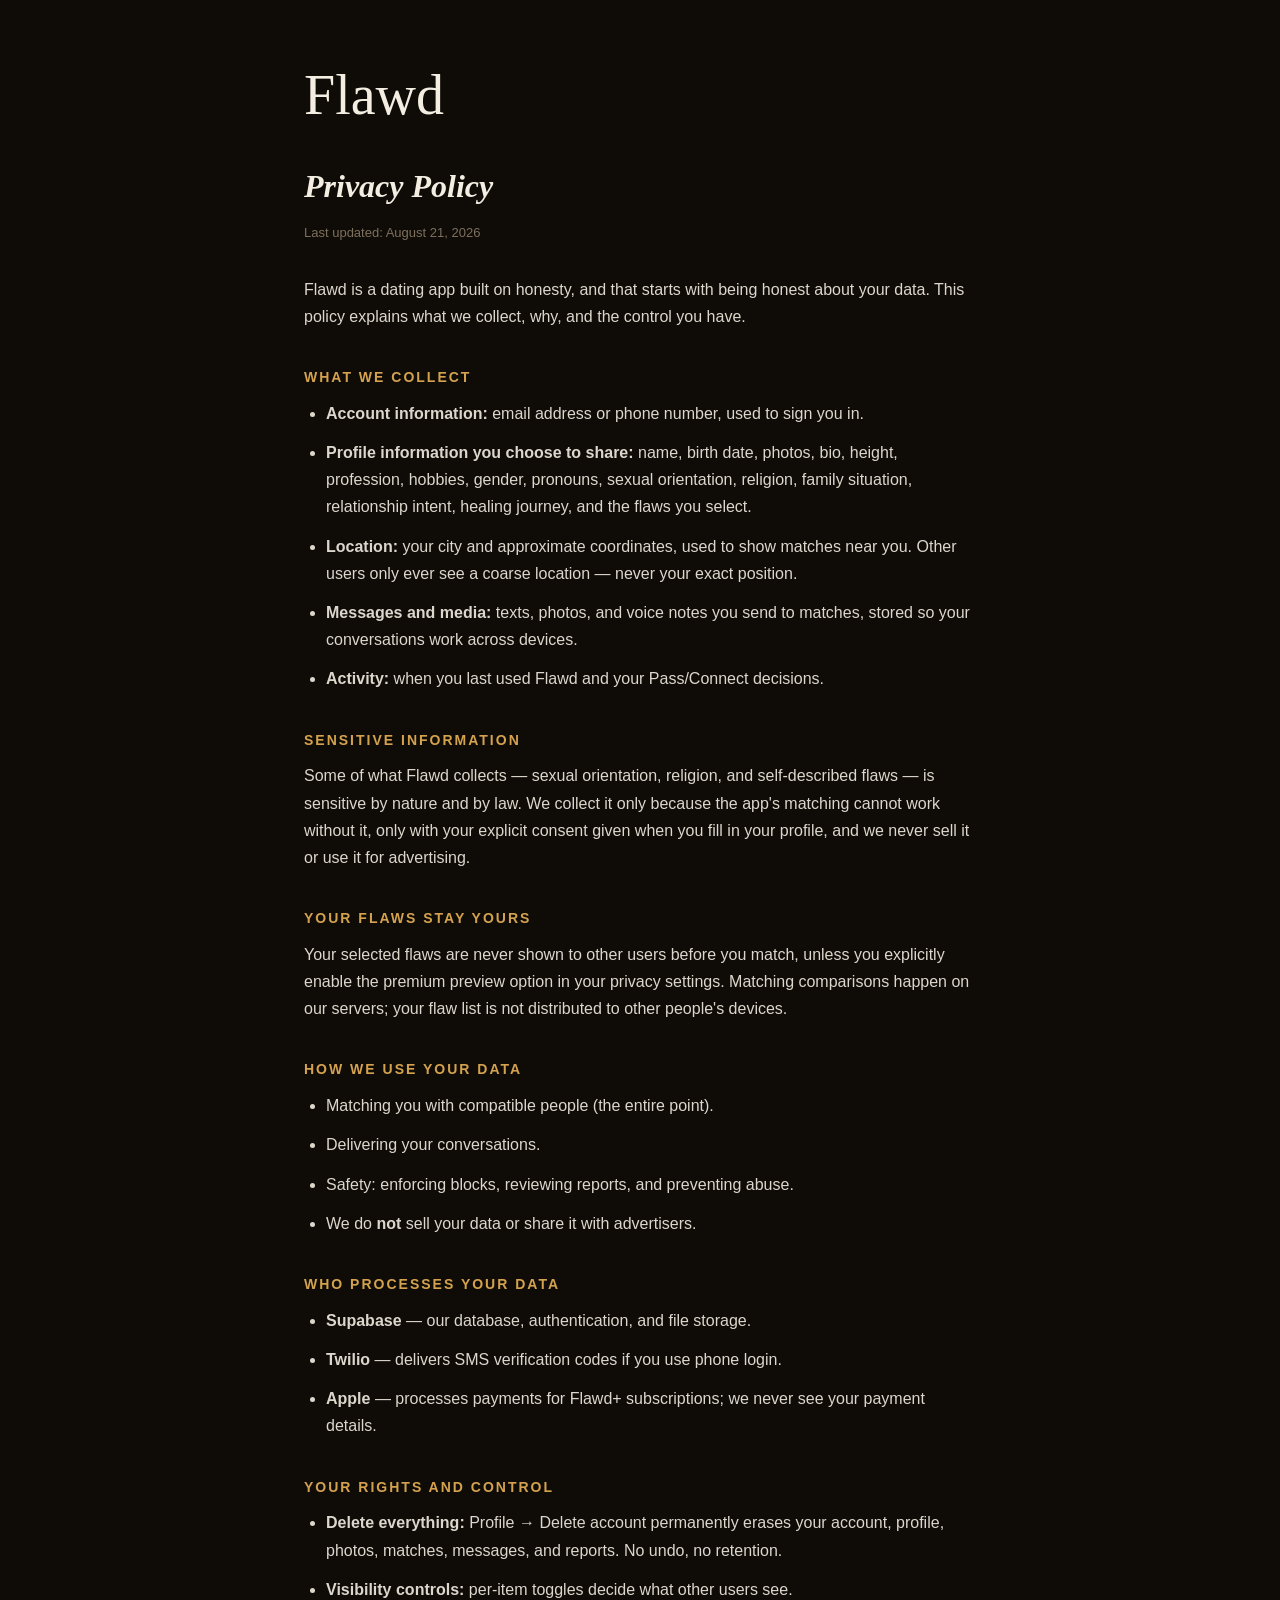
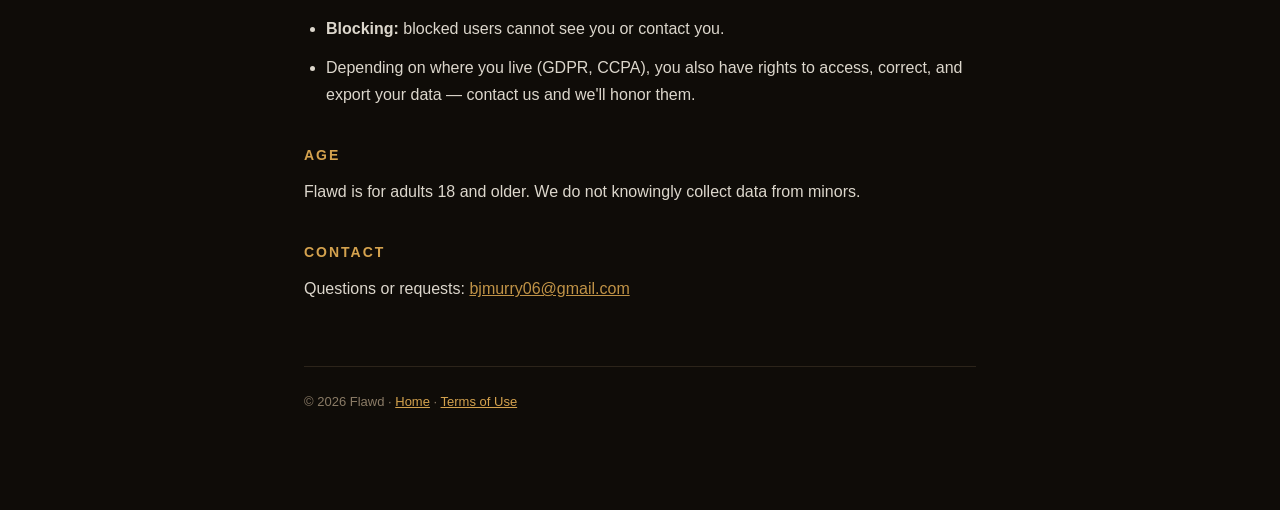
==== privacy.html @ b81c97b8 "Flawd website: privacy policy and terms of use" ====
<!DOCTYPE html>
<html lang="en">
<head>
<meta charset="utf-8">
<meta name="viewport" content="width=device-width, initial-scale=1">
<title>Flawd — Privacy Policy</title>
<link rel="stylesheet" href="style.css">
</head>
<body>
<main>
  <div class="wordmark">Flawd</div>
  <h1>Privacy Policy</h1>
  <p class="updated">Last updated: August 21, 2026</p>

  <p>Flawd is a dating app built on honesty, and that starts with being honest about
     your data. This policy explains what we collect, why, and the control you have.</p>

  <h2>What we collect</h2>
  <ul>
    <li><strong>Account information:</strong> email address or phone number, used to sign you in.</li>
    <li><strong>Profile information you choose to share:</strong> name, birth date, photos,
        bio, height, profession, hobbies, gender, pronouns, sexual orientation, religion,
        family situation, relationship intent, healing journey, and the flaws you select.</li>
    <li><strong>Location:</strong> your city and approximate coordinates, used to show
        matches near you. Other users only ever see a coarse location — never your
        exact position.</li>
    <li><strong>Messages and media:</strong> texts, photos, and voice notes you send to
        matches, stored so your conversations work across devices.</li>
    <li><strong>Activity:</strong> when you last used Flawd and your Pass/Connect decisions.</li>
  </ul>

  <h2>Sensitive information</h2>
  <p>Some of what Flawd collects — sexual orientation, religion, and self-described
     flaws — is sensitive by nature and by law. We collect it only because the app's
     matching cannot work without it, only with your explicit consent given when you
     fill in your profile, and we never sell it or use it for advertising.</p>

  <h2>Your flaws stay yours</h2>
  <p>Your selected flaws are never shown to other users before you match, unless you
     explicitly enable the premium preview option in your privacy settings. Matching
     comparisons happen on our servers; your flaw list is not distributed to other
     people's devices.</p>

  <h2>How we use your data</h2>
  <ul>
    <li>Matching you with compatible people (the entire point).</li>
    <li>Delivering your conversations.</li>
    <li>Safety: enforcing blocks, reviewing reports, and preventing abuse.</li>
    <li>We do <strong>not</strong> sell your data or share it with advertisers.</li>
  </ul>

  <h2>Who processes your data</h2>
  <ul>
    <li><strong>Supabase</strong> — our database, authentication, and file storage.</li>
    <li><strong>Twilio</strong> — delivers SMS verification codes if you use phone login.</li>
    <li><strong>Apple</strong> — processes payments for Flawd+ subscriptions; we never see
        your payment details.</li>
  </ul>

  <h2>Your rights and control</h2>
  <ul>
    <li><strong>Delete everything:</strong> Profile → Delete account permanently erases your
        account, profile, photos, matches, messages, and reports. No undo, no retention.</li>
    <li><strong>Visibility controls:</strong> per-item toggles decide what other users see.</li>
    <li><strong>Blocking:</strong> blocked users cannot see you or contact you.</li>
    <li>Depending on where you live (GDPR, CCPA), you also have rights to access,
        correct, and export your data — contact us and we'll honor them.</li>
  </ul>

  <h2>Age</h2>
  <p>Flawd is for adults 18 and older. We do not knowingly collect data from minors.</p>

  <h2>Contact</h2>
  <p>Questions or requests: <a href="mailto:bjmurry06@gmail.com">bjmurry06@gmail.com</a></p>

  <footer>© 2026 Flawd · <a href="index.html">Home</a> · <a href="terms.html">Terms of Use</a></footer>
</main>
</body>
</html>
---- style.css ----
:root { --canvas:#0f0c08; --surface:#1d1712; --brand:#d4a24e; --ink:#f3ede2; --subtle:#8a7b66; --divider:#2c241a; }
* { box-sizing:border-box; margin:0; padding:0; }
body { background:var(--canvas); color:var(--ink); font:16px/1.7 -apple-system,'Segoe UI',Roboto,sans-serif; }
main { max-width:720px; margin:0 auto; padding:48px 24px 96px; }
.wordmark { font-family:'Snell Roundhand','Brush Script MT',cursive; font-size:56px; color:var(--ink); }
.tagline { font-style:italic; color:var(--subtle); margin-bottom:40px; }
h1 { font-family:Georgia,serif; font-style:italic; font-size:32px; margin:16px 0 8px; }
h2 { color:var(--brand); font-size:14px; letter-spacing:2px; text-transform:uppercase; margin:36px 0 10px; }
p, li { color:var(--ink); opacity:.9; margin-bottom:12px; }
ul { padding-left:22px; }
a { color:var(--brand); }
.updated { color:var(--subtle); font-size:13px; margin-bottom:32px; }
.card { background:var(--surface); border:1px solid var(--divider); border-radius:16px; padding:20px 24px; margin:12px 0; }
nav a { margin-right:20px; font-size:14px; }
footer { color:var(--subtle); font-size:13px; margin-top:64px; border-top:1px solid var(--divider); padding-top:24px; }
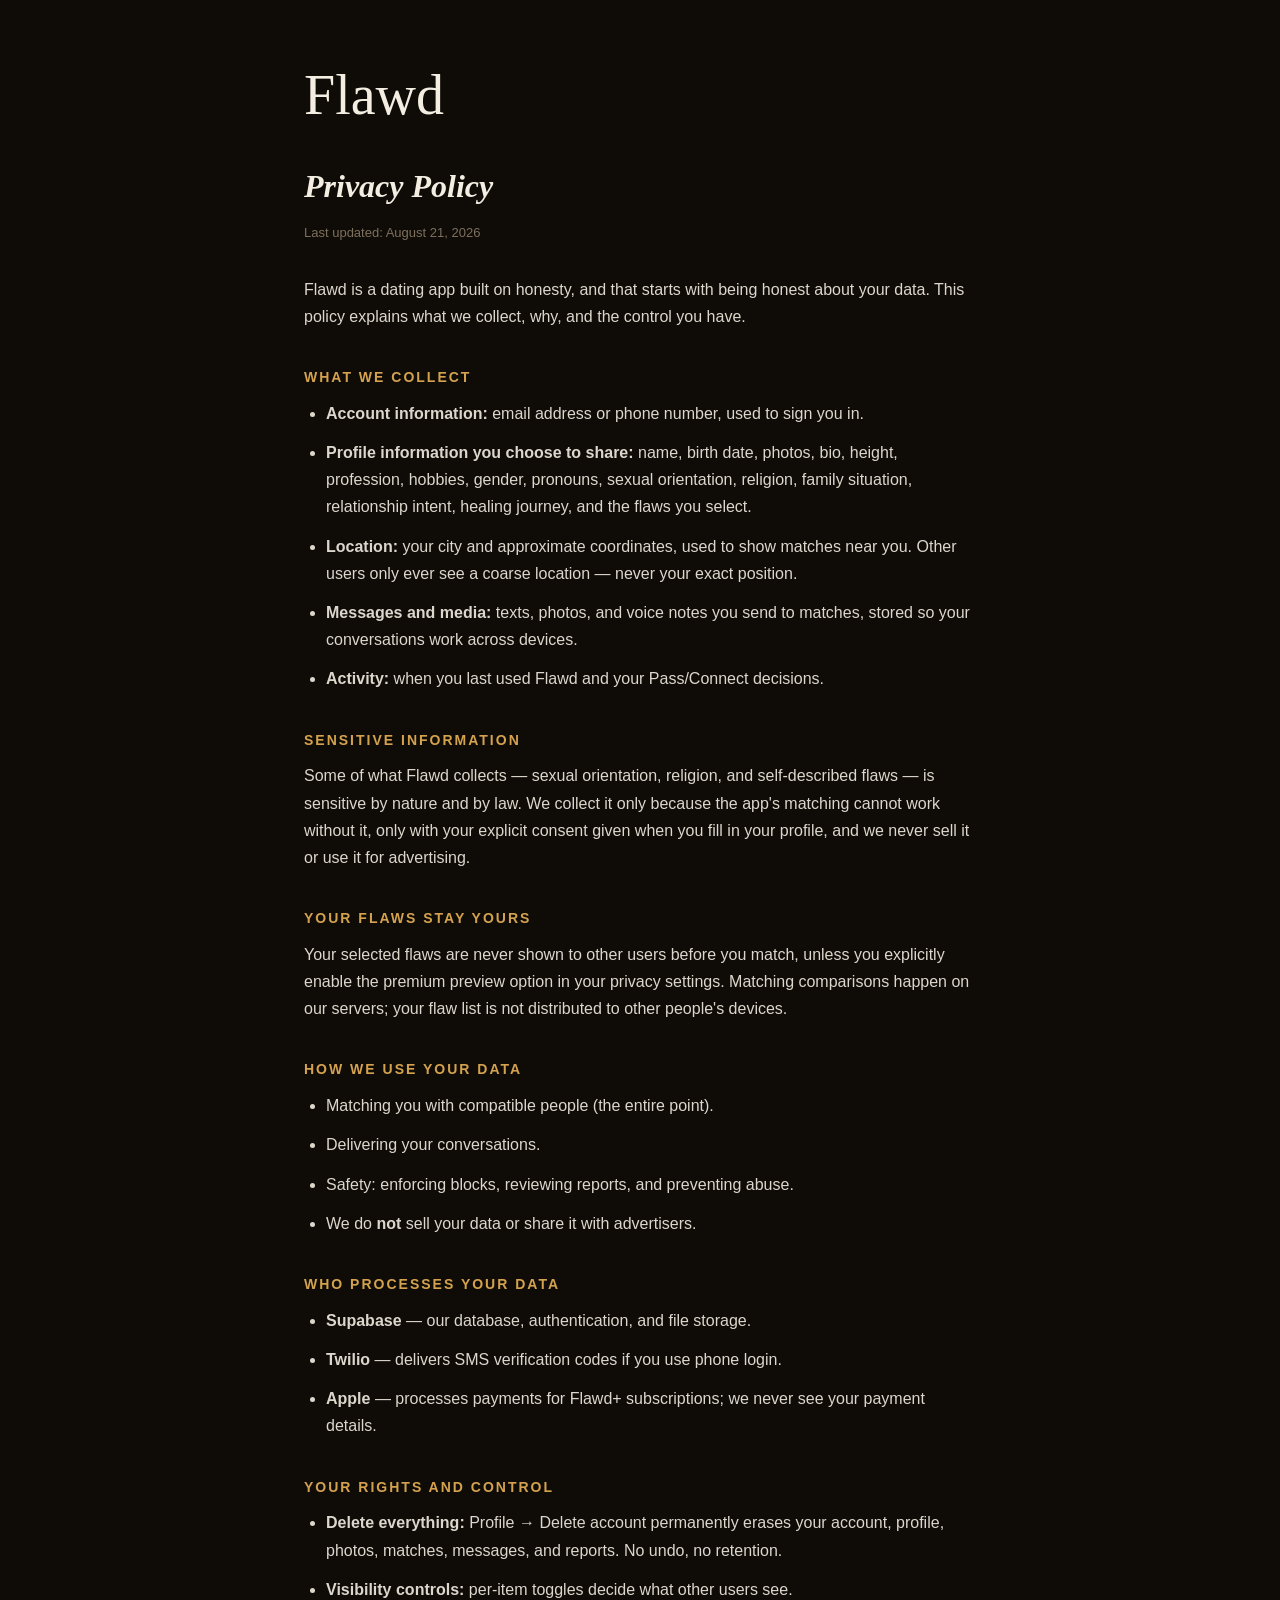
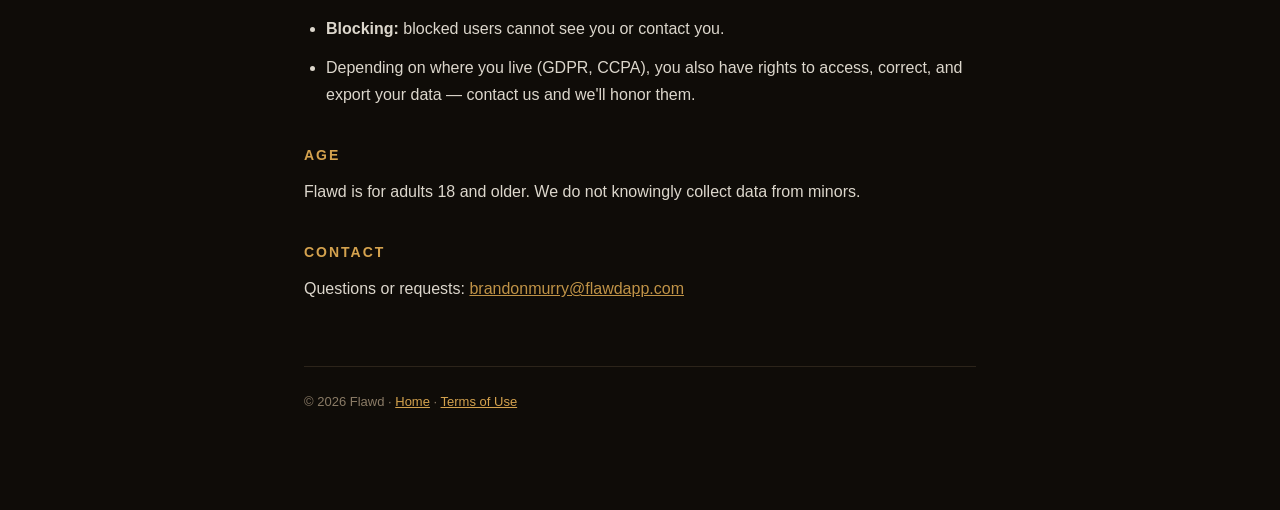
==== commit 06858170: "Update contact email to brandonmurry@flawdapp.com" ====
--- a/privacy.html
+++ b/privacy.html
@@ -71,7 +71,7 @@
   <p>Flawd is for adults 18 and older. We do not knowingly collect data from minors.</p>
 
   <h2>Contact</h2>
-  <p>Questions or requests: <a href="mailto:bjmurry06@gmail.com">bjmurry06@gmail.com</a></p>
+  <p>Questions or requests: <a href="mailto:brandonmurry@flawdapp.com">brandonmurry@flawdapp.com</a></p>
 
   <footer>© 2026 Flawd · <a href="index.html">Home</a> · <a href="terms.html">Terms of Use</a></footer>
 </main>
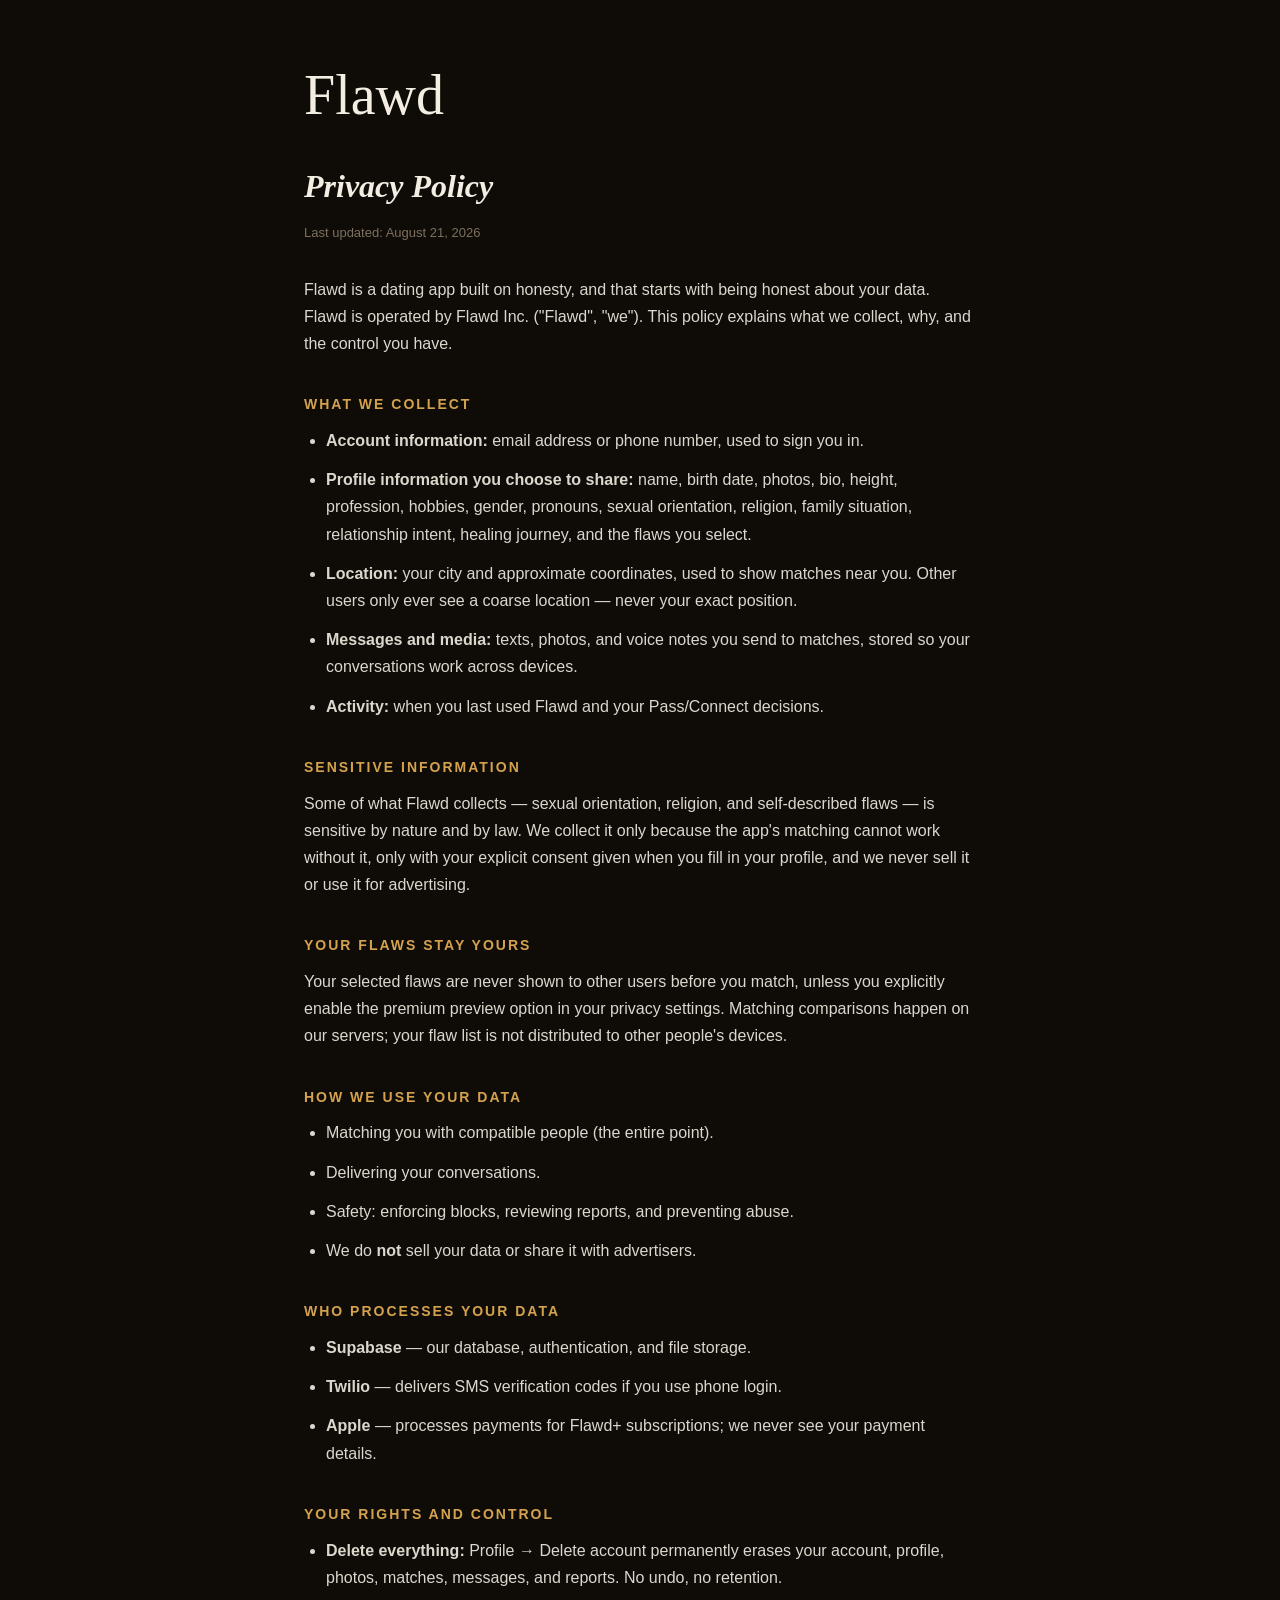
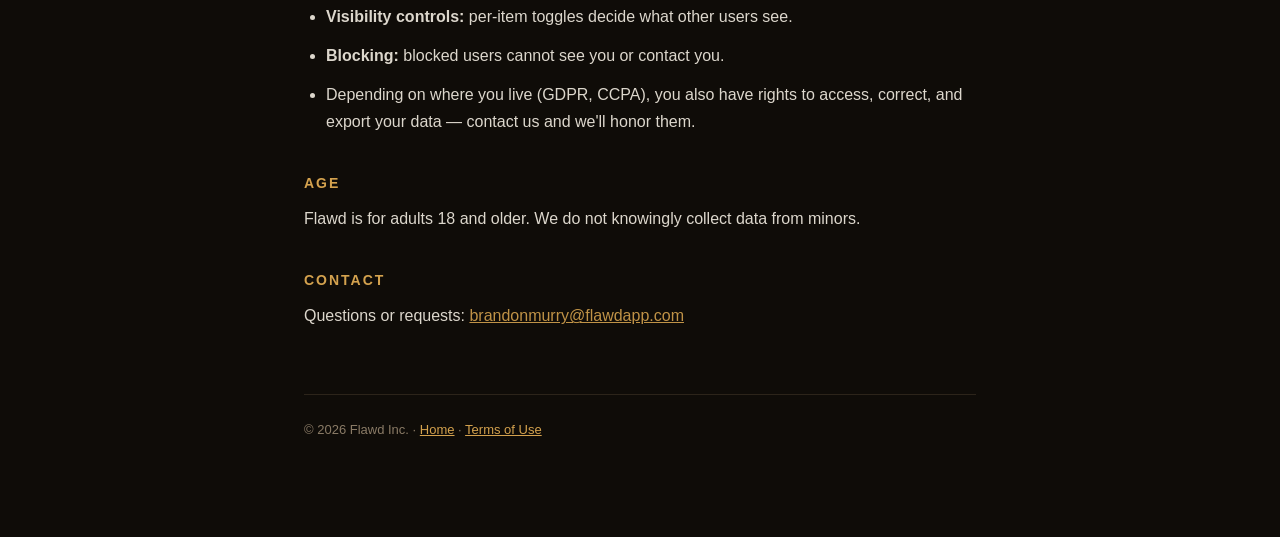
==== commit 00f30571: "Name Flawd Inc. as the operating entity" ====
--- a/privacy.html
+++ b/privacy.html
@@ -13,7 +13,7 @@
   <p class="updated">Last updated: August 21, 2026</p>
 
   <p>Flawd is a dating app built on honesty, and that starts with being honest about
-     your data. This policy explains what we collect, why, and the control you have.</p>
+     your data. Flawd is operated by Flawd Inc. ("Flawd", "we"). This policy explains what we collect, why, and the control you have.</p>
 
   <h2>What we collect</h2>
   <ul>
@@ -73,7 +73,7 @@
   <h2>Contact</h2>
   <p>Questions or requests: <a href="mailto:brandonmurry@flawdapp.com">brandonmurry@flawdapp.com</a></p>
 
-  <footer>© 2026 Flawd · <a href="index.html">Home</a> · <a href="terms.html">Terms of Use</a></footer>
+  <footer>© 2026 Flawd Inc. · <a href="index.html">Home</a> · <a href="terms.html">Terms of Use</a></footer>
 </main>
 </body>
 </html>
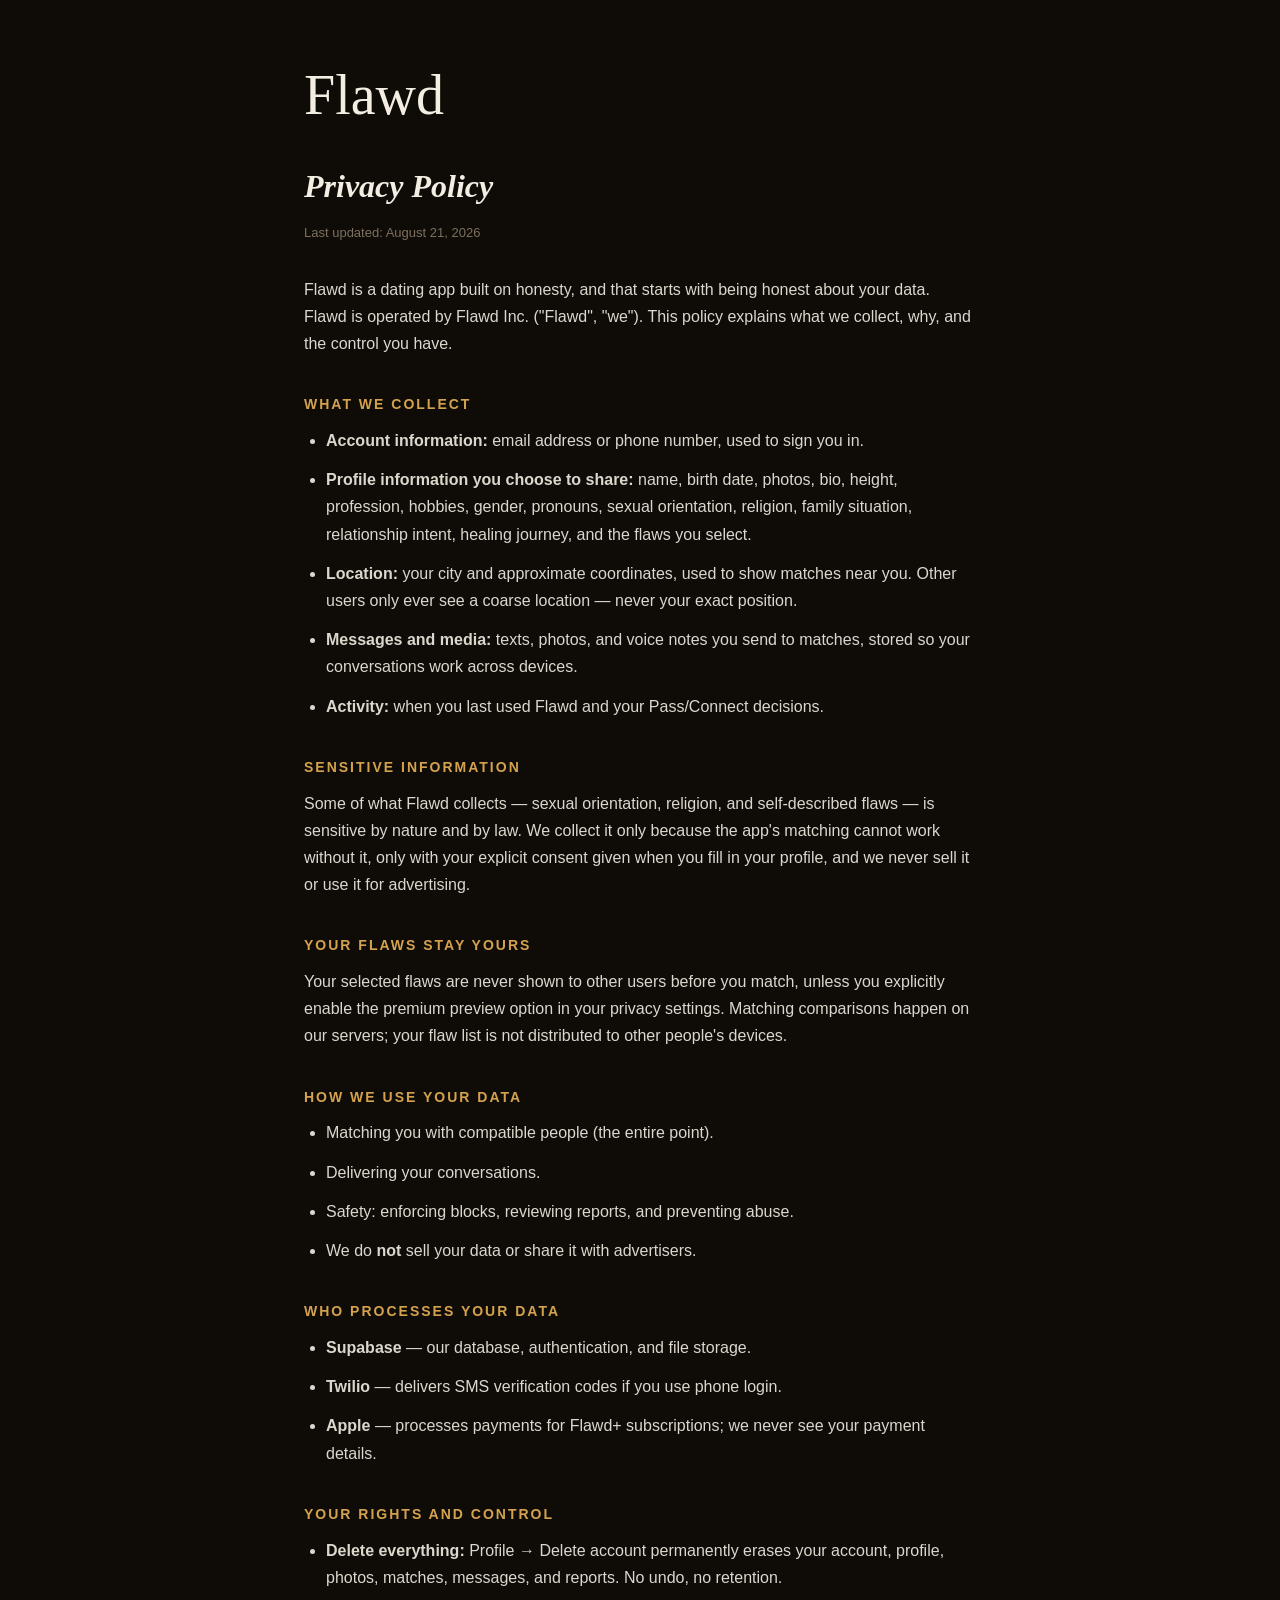
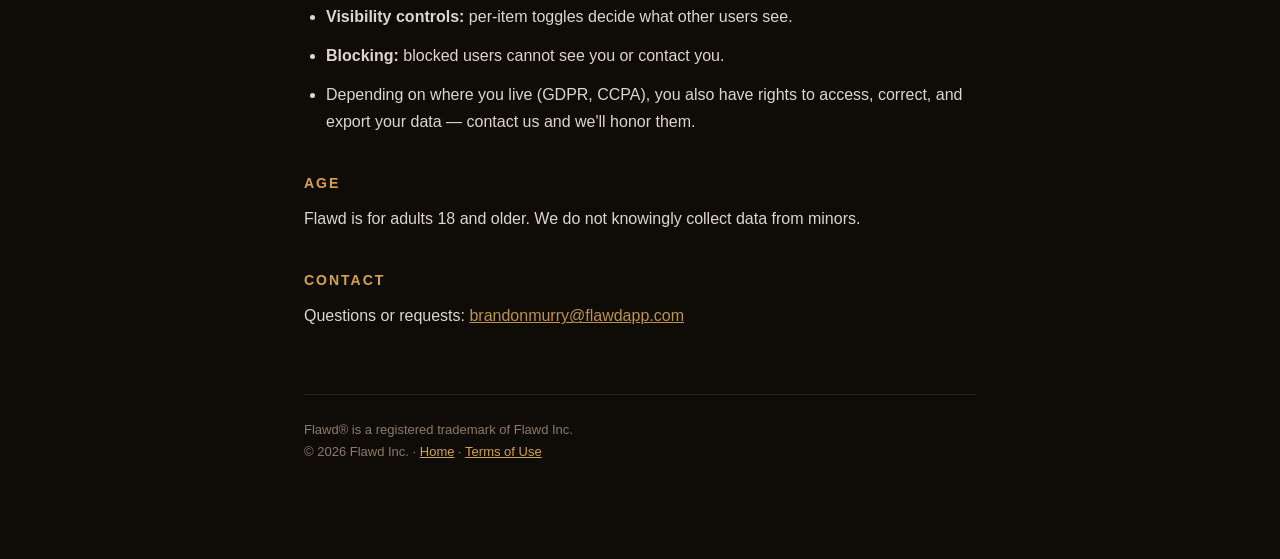
==== commit 499a4914: "Fix footer and add Flawd trademark notice" ====
--- a/privacy.html
+++ b/privacy.html
@@ -73,7 +73,7 @@
   <h2>Contact</h2>
   <p>Questions or requests: <a href="mailto:brandonmurry@flawdapp.com">brandonmurry@flawdapp.com</a></p>
 
-  <footer>© 2026 Flawd Inc. · <a href="index.html">Home</a> · <a href="terms.html">Terms of Use</a></footer>
+  <footer>Flawd® is a registered trademark of Flawd Inc.<br>© 2026 Flawd Inc. · <a href="index.html">Home</a> · <a href="terms.html">Terms of Use</a></footer>
 </main>
 </body>
 </html>
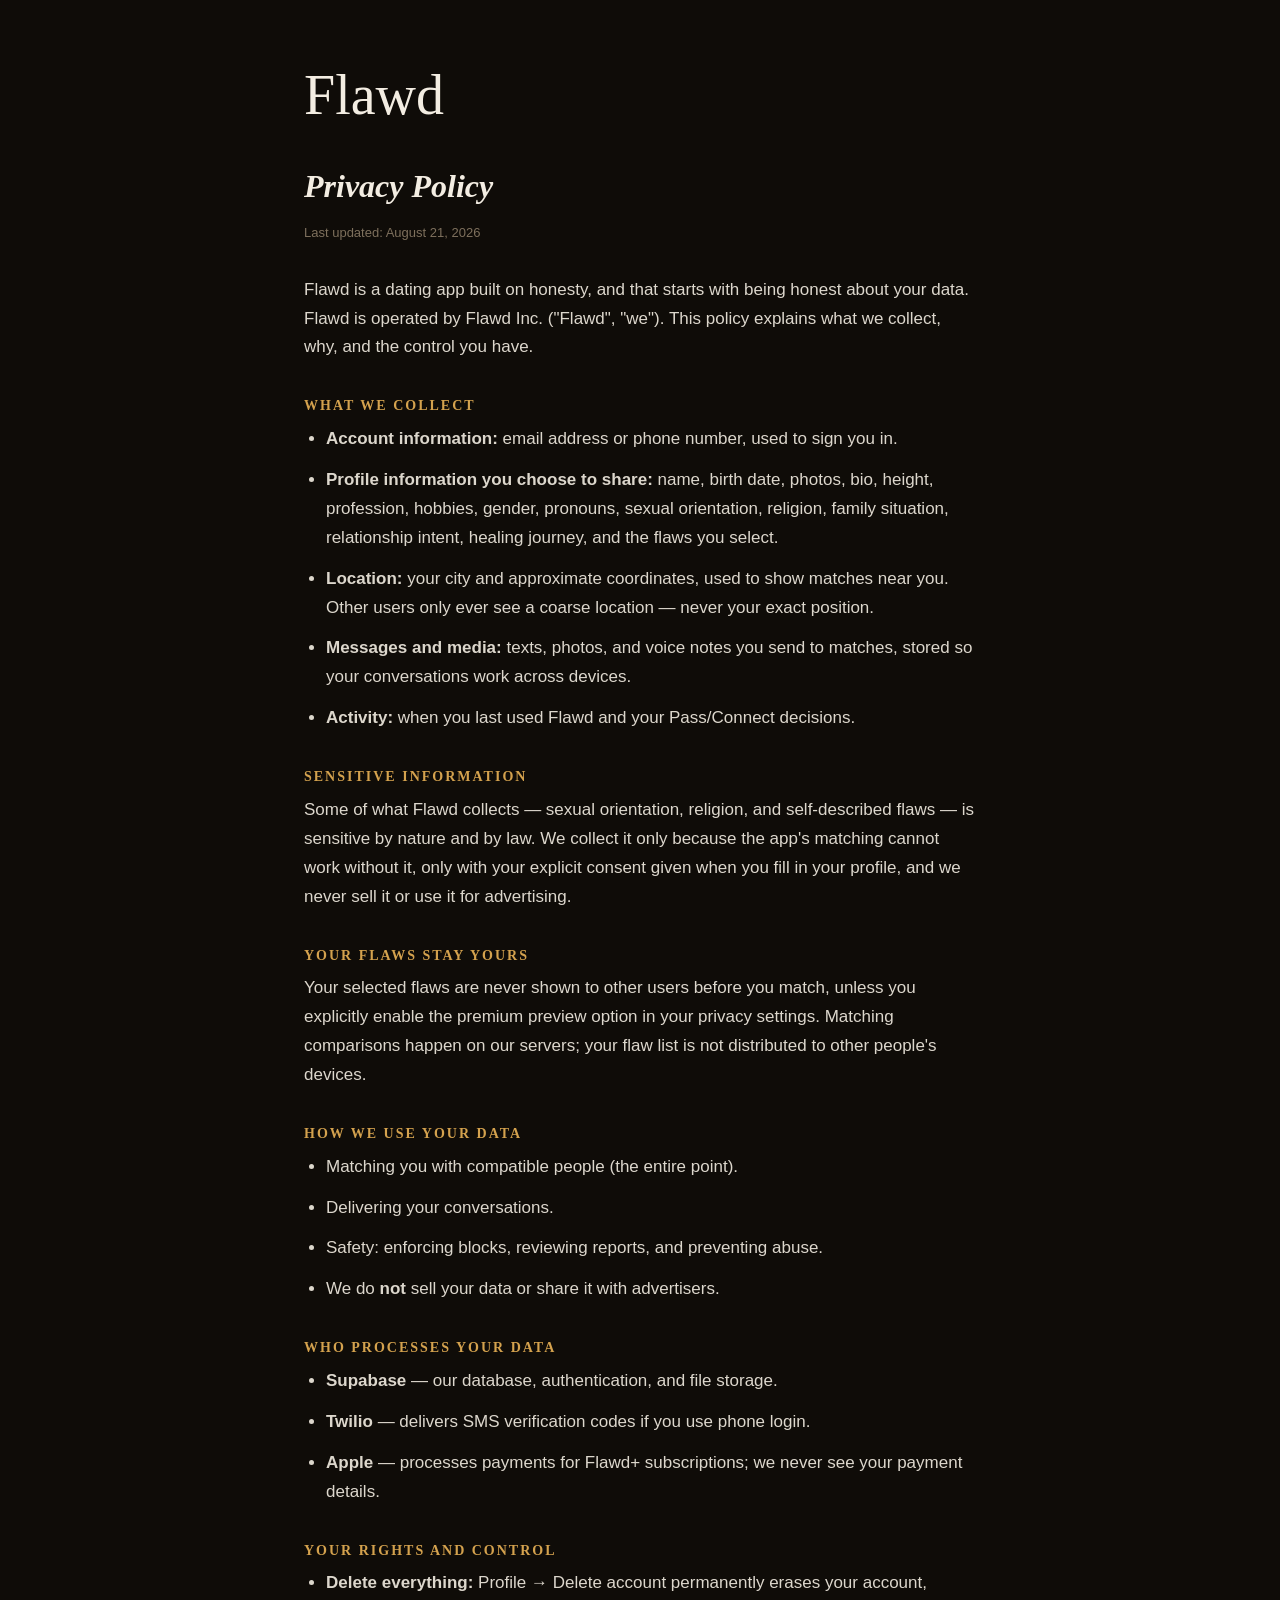
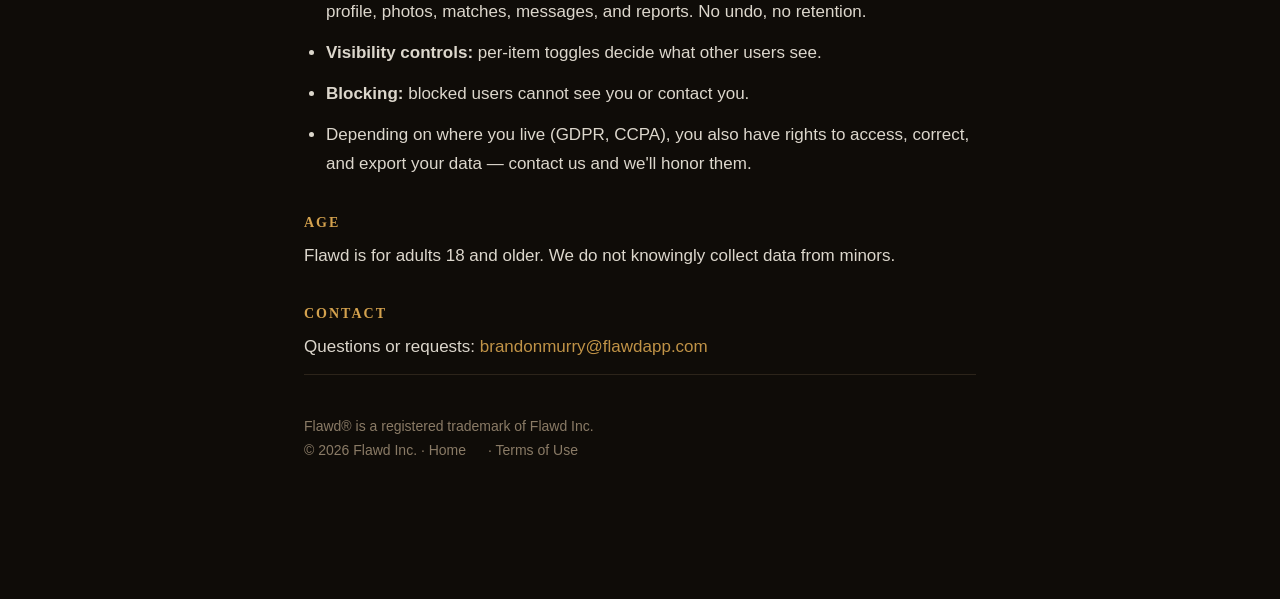
==== commit cff0eac9: "Full marketing landing page + custom domain (flawdapp.com)" ====
--- a/privacy.html
+++ b/privacy.html
@@ -7,7 +7,7 @@
 <link rel="stylesheet" href="style.css">
 </head>
 <body>
-<main>
+<main class="legal">
   <div class="wordmark">Flawd</div>
   <h1>Privacy Policy</h1>
   <p class="updated">Last updated: August 21, 2026</p>
--- a/style.css
+++ b/style.css
@@ -1,15 +1,119 @@
-:root { --canvas:#0f0c08; --surface:#1d1712; --brand:#d4a24e; --ink:#f3ede2; --subtle:#8a7b66; --divider:#2c241a; }
+:root {
+  --canvas:#0f0c08; --surface:#1d1712; --brand:#d4a24e; --gold:#c97d54;
+  --ink:#f3ede2; --subtle:#8a7b66; --divider:#2c241a;
+  --rose:#fb7185; --amber:#fbbf24; --teal:#2dd4bf;
+}
 * { box-sizing:border-box; margin:0; padding:0; }
-body { background:var(--canvas); color:var(--ink); font:16px/1.7 -apple-system,'Segoe UI',Roboto,sans-serif; }
-main { max-width:720px; margin:0 auto; padding:48px 24px 96px; }
-.wordmark { font-family:'Snell Roundhand','Brush Script MT',cursive; font-size:56px; color:var(--ink); }
-.tagline { font-style:italic; color:var(--subtle); margin-bottom:40px; }
-h1 { font-family:Georgia,serif; font-style:italic; font-size:32px; margin:16px 0 8px; }
-h2 { color:var(--brand); font-size:14px; letter-spacing:2px; text-transform:uppercase; margin:36px 0 10px; }
-p, li { color:var(--ink); opacity:.9; margin-bottom:12px; }
-ul { padding-left:22px; }
-a { color:var(--brand); }
-.updated { color:var(--subtle); font-size:13px; margin-bottom:32px; }
-.card { background:var(--surface); border:1px solid var(--divider); border-radius:16px; padding:20px 24px; margin:12px 0; }
-nav a { margin-right:20px; font-size:14px; }
-footer { color:var(--subtle); font-size:13px; margin-top:64px; border-top:1px solid var(--divider); padding-top:24px; }
+html { scroll-behavior:smooth; }
+body {
+  background:var(--canvas); color:var(--ink);
+  font:17px/1.7 -apple-system,'Segoe UI',Roboto,sans-serif;
+  overflow-x:hidden;
+}
+a { color:var(--brand); text-decoration:none; }
+.wrap { max-width:1080px; margin:0 auto; padding:0 24px; }
+.script { font-family:'Snell Roundhand','Brush Script MT',cursive; }
+.serif { font-family:Georgia,'Times New Roman',serif; font-style:italic; }
+
+/* Nav */
+nav {
+  position:sticky; top:0; z-index:20;
+  background:rgba(15,12,8,0.8); backdrop-filter:blur(12px);
+  border-bottom:1px solid var(--divider);
+}
+nav .wrap { display:flex; align-items:center; justify-content:space-between; height:64px; }
+nav .brand { font-family:'Snell Roundhand','Brush Script MT',cursive; font-size:30px; color:var(--ink); }
+nav .links a { margin-left:28px; font-size:14px; color:var(--subtle); }
+nav .links a:hover { color:var(--ink); }
+@media (max-width:640px){ nav .links a{ margin-left:16px; font-size:13px; } }
+
+/* Hero */
+.hero { position:relative; text-align:center; padding:96px 0 80px; }
+.hero::before {
+  content:""; position:absolute; inset:0; z-index:-1;
+  background:radial-gradient(circle at 50% 30%, rgba(212,162,78,0.18), transparent 60%);
+}
+.hero h1 { font-size:80px; color:var(--ink); line-height:1; margin-bottom:8px; }
+.hero .tag { font-size:22px; color:var(--subtle); margin-bottom:16px; }
+.hero p.lead { max-width:560px; margin:0 auto 36px; color:var(--ink); opacity:0.85; }
+@media (max-width:640px){ .hero h1{ font-size:56px; } .hero .tag{ font-size:18px; } }
+
+/* Seam divider */
+.seam { height:2px; max-width:200px; margin:0 auto;
+  background:linear-gradient(90deg, transparent, var(--brand), transparent); }
+
+/* Buttons */
+.btn {
+  display:inline-block; font-size:15px; font-weight:500;
+  padding:15px 28px; border-radius:16px; cursor:pointer; border:none;
+}
+.btn-primary { background:var(--brand); color:#211605; }
+.btn-primary:hover { filter:brightness(1.08); }
+.btn-ghost { border:1px solid var(--divider); color:var(--ink); background:transparent; }
+.badges { margin-top:14px; }
+.badge {
+  display:inline-flex; align-items:center; gap:8px;
+  background:var(--surface); border:1px solid var(--divider); border-radius:14px;
+  padding:12px 20px; color:var(--ink); font-size:14px; opacity:0.55; cursor:default;
+}
+.soon { font-size:11px; color:var(--subtle); margin-top:8px; }
+
+/* Sections */
+section { padding:72px 0; }
+.eyebrow { color:var(--brand); font-size:12px; letter-spacing:3px; text-transform:uppercase; margin-bottom:12px; }
+h2 { font-family:Georgia,serif; font-style:italic; font-size:38px; color:var(--ink); margin-bottom:16px; line-height:1.2; }
+.muted { color:var(--subtle); max-width:640px; }
+
+/* Steps */
+.steps { display:grid; grid-template-columns:repeat(3,1fr); gap:20px; margin-top:36px; }
+@media (max-width:760px){ .steps{ grid-template-columns:1fr; } }
+.card { background:var(--surface); border:1px solid var(--divider); border-radius:20px; padding:28px; }
+.card .n { font-family:Georgia,serif; font-style:italic; font-size:22px; color:var(--brand); margin-bottom:10px; }
+.card h3 { font-size:18px; margin-bottom:8px; color:var(--ink); }
+.card p { font-size:15px; color:var(--subtle); }
+
+/* Resonance row */
+.res { display:grid; grid-template-columns:repeat(3,1fr); gap:16px; margin-top:32px; }
+@media (max-width:760px){ .res{ grid-template-columns:1fr; } }
+.res .chip { border-radius:16px; padding:22px; border:1px solid rgba(255,255,255,0.06); }
+.res .m { background:rgba(76,5,25,0.4); }
+.res .c { background:rgba(69,26,3,0.4); }
+.res .g { background:rgba(4,47,46,0.4); }
+.res .chip .t { font-weight:600; margin-bottom:6px; }
+.res .m .t { color:var(--rose); }
+.res .c .t { color:var(--amber); }
+.res .g .t { color:var(--teal); }
+.res .chip p { font-size:14px; color:var(--subtle); }
+
+/* Premium */
+.premium { background:linear-gradient(180deg, var(--surface), var(--canvas)); border:1px solid var(--divider); border-radius:24px; padding:44px; text-align:center; }
+.premium h2 { color:var(--brand); }
+.perks { display:flex; flex-wrap:wrap; justify-content:center; gap:12px; margin-top:24px; }
+.perk { background:var(--canvas); border:1px solid var(--divider); border-radius:14px; padding:12px 18px; font-size:14px; color:var(--ink); }
+
+/* Waitlist */
+.waitlist { text-align:center; }
+.wl-form { display:flex; gap:10px; max-width:440px; margin:24px auto 0; }
+@media (max-width:520px){ .wl-form{ flex-direction:column; } }
+.wl-form input {
+  flex:1; background:var(--surface); border:1px solid var(--divider); border-radius:16px;
+  padding:15px 18px; color:var(--ink); font-size:15px; outline:none;
+}
+.wl-form input:focus { border-color:var(--brand); }
+.wl-note { font-size:13px; color:var(--subtle); margin-top:12px; }
+
+/* Footer */
+footer { border-top:1px solid var(--divider); padding:40px 0; color:var(--subtle); font-size:14px; }
+footer .wrap { display:flex; flex-wrap:wrap; justify-content:space-between; gap:16px; }
+footer a { color:var(--subtle); margin-right:18px; }
+footer a:hover { color:var(--ink); }
+
+/* Legal pages */
+.legal { max-width:720px; margin:0 auto; padding:48px 24px 96px; }
+.legal .wordmark { font-family:'Snell Roundhand','Brush Script MT',cursive; font-size:56px; }
+.legal h1 { font-family:Georgia,serif; font-style:italic; font-size:32px; margin:16px 0 8px; }
+.legal h2 { color:var(--brand); font-size:14px; letter-spacing:2px; text-transform:uppercase; margin:36px 0 10px; font-style:normal; }
+.legal p, .legal li { color:var(--ink); opacity:.9; margin-bottom:12px; }
+.legal ul { padding-left:22px; }
+.legal .updated { color:var(--subtle); font-size:13px; margin-bottom:32px; }
+.legal .card { padding:20px 24px; margin:12px 0; }
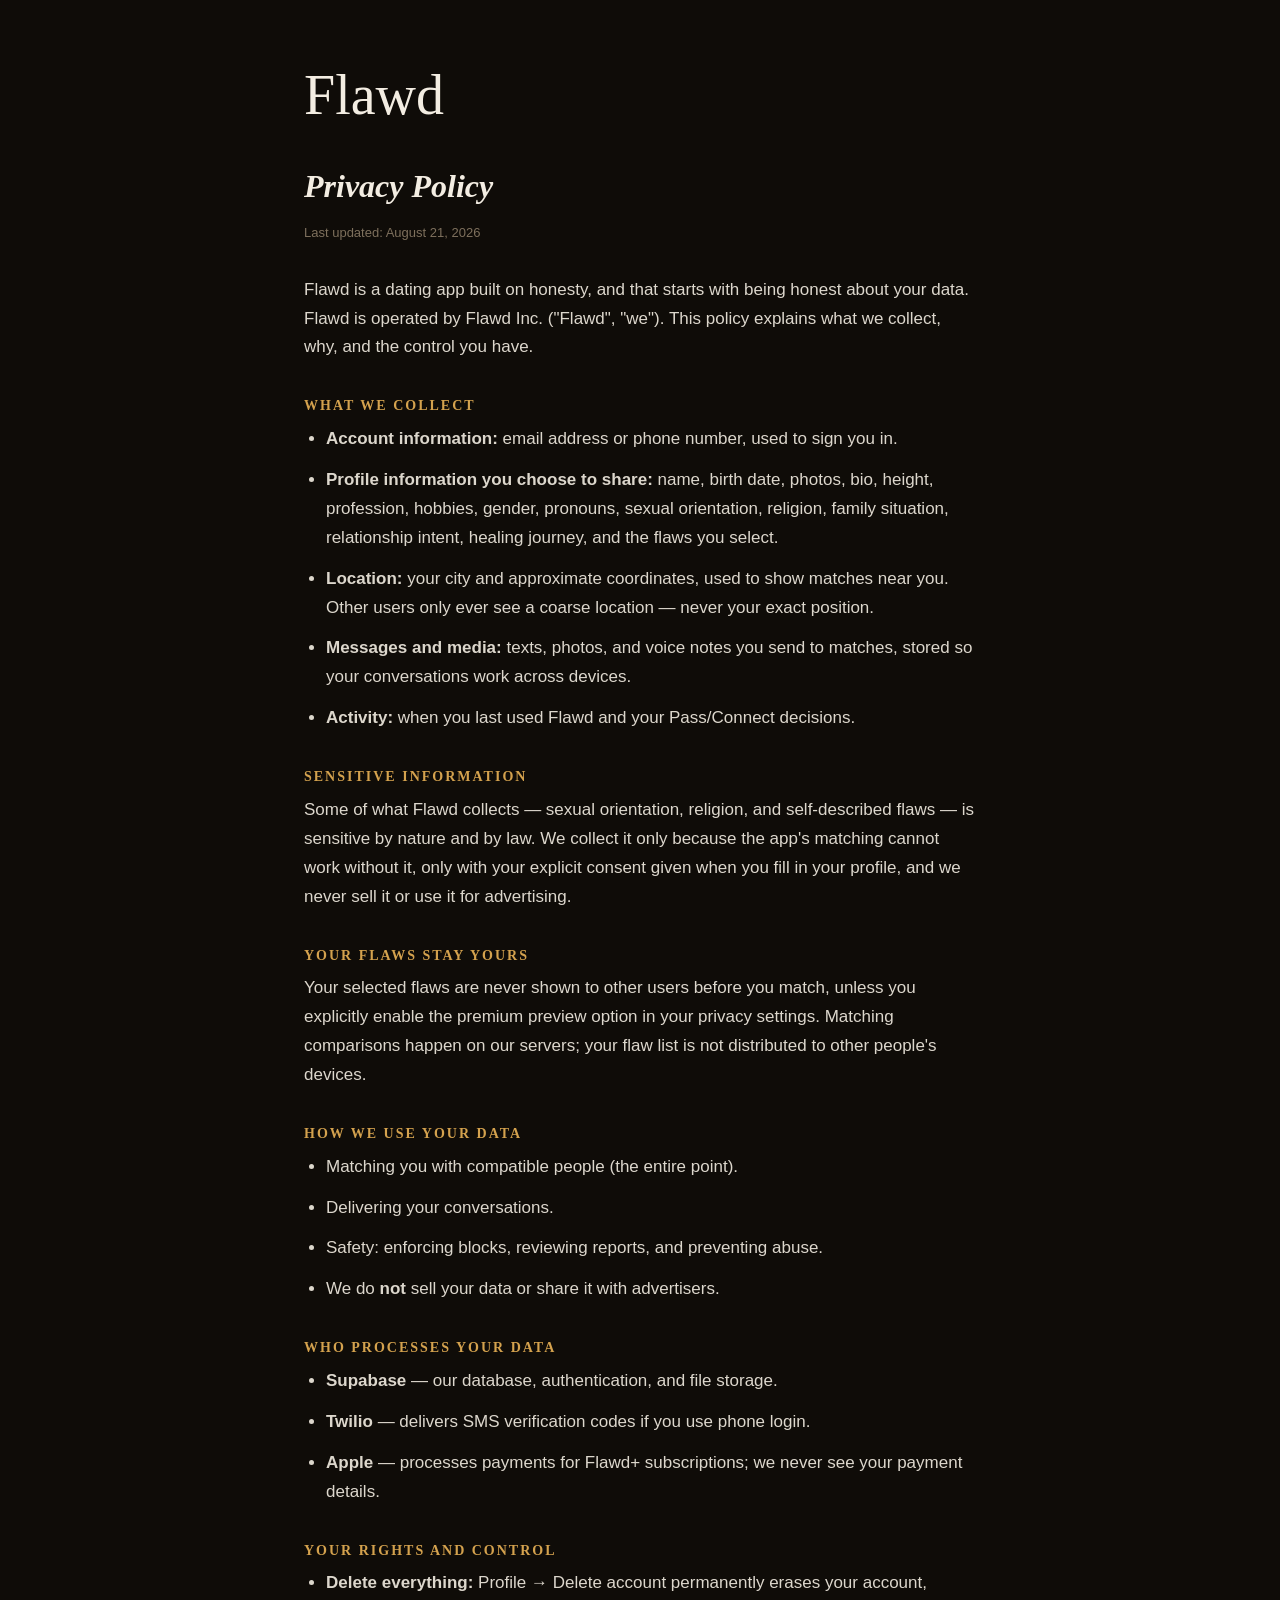
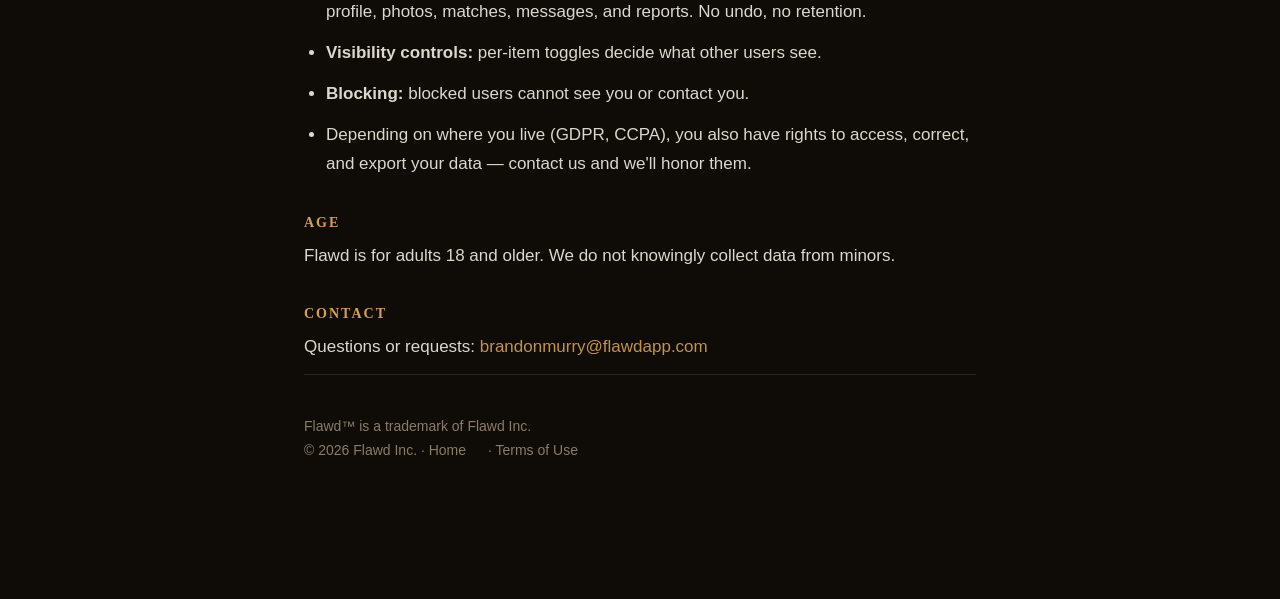
==== commit bff6af78: "Trademark to TM, canonical URLs at flawdapp.com" ====
--- a/privacy.html
+++ b/privacy.html
@@ -73,7 +73,7 @@
   <h2>Contact</h2>
   <p>Questions or requests: <a href="mailto:brandonmurry@flawdapp.com">brandonmurry@flawdapp.com</a></p>
 
-  <footer>Flawd® is a registered trademark of Flawd Inc.<br>© 2026 Flawd Inc. · <a href="index.html">Home</a> · <a href="terms.html">Terms of Use</a></footer>
+  <footer>Flawd™ is a trademark of Flawd Inc.<br>© 2026 Flawd Inc. · <a href="index.html">Home</a> · <a href="terms.html">Terms of Use</a></footer>
 </main>
 </body>
 </html>
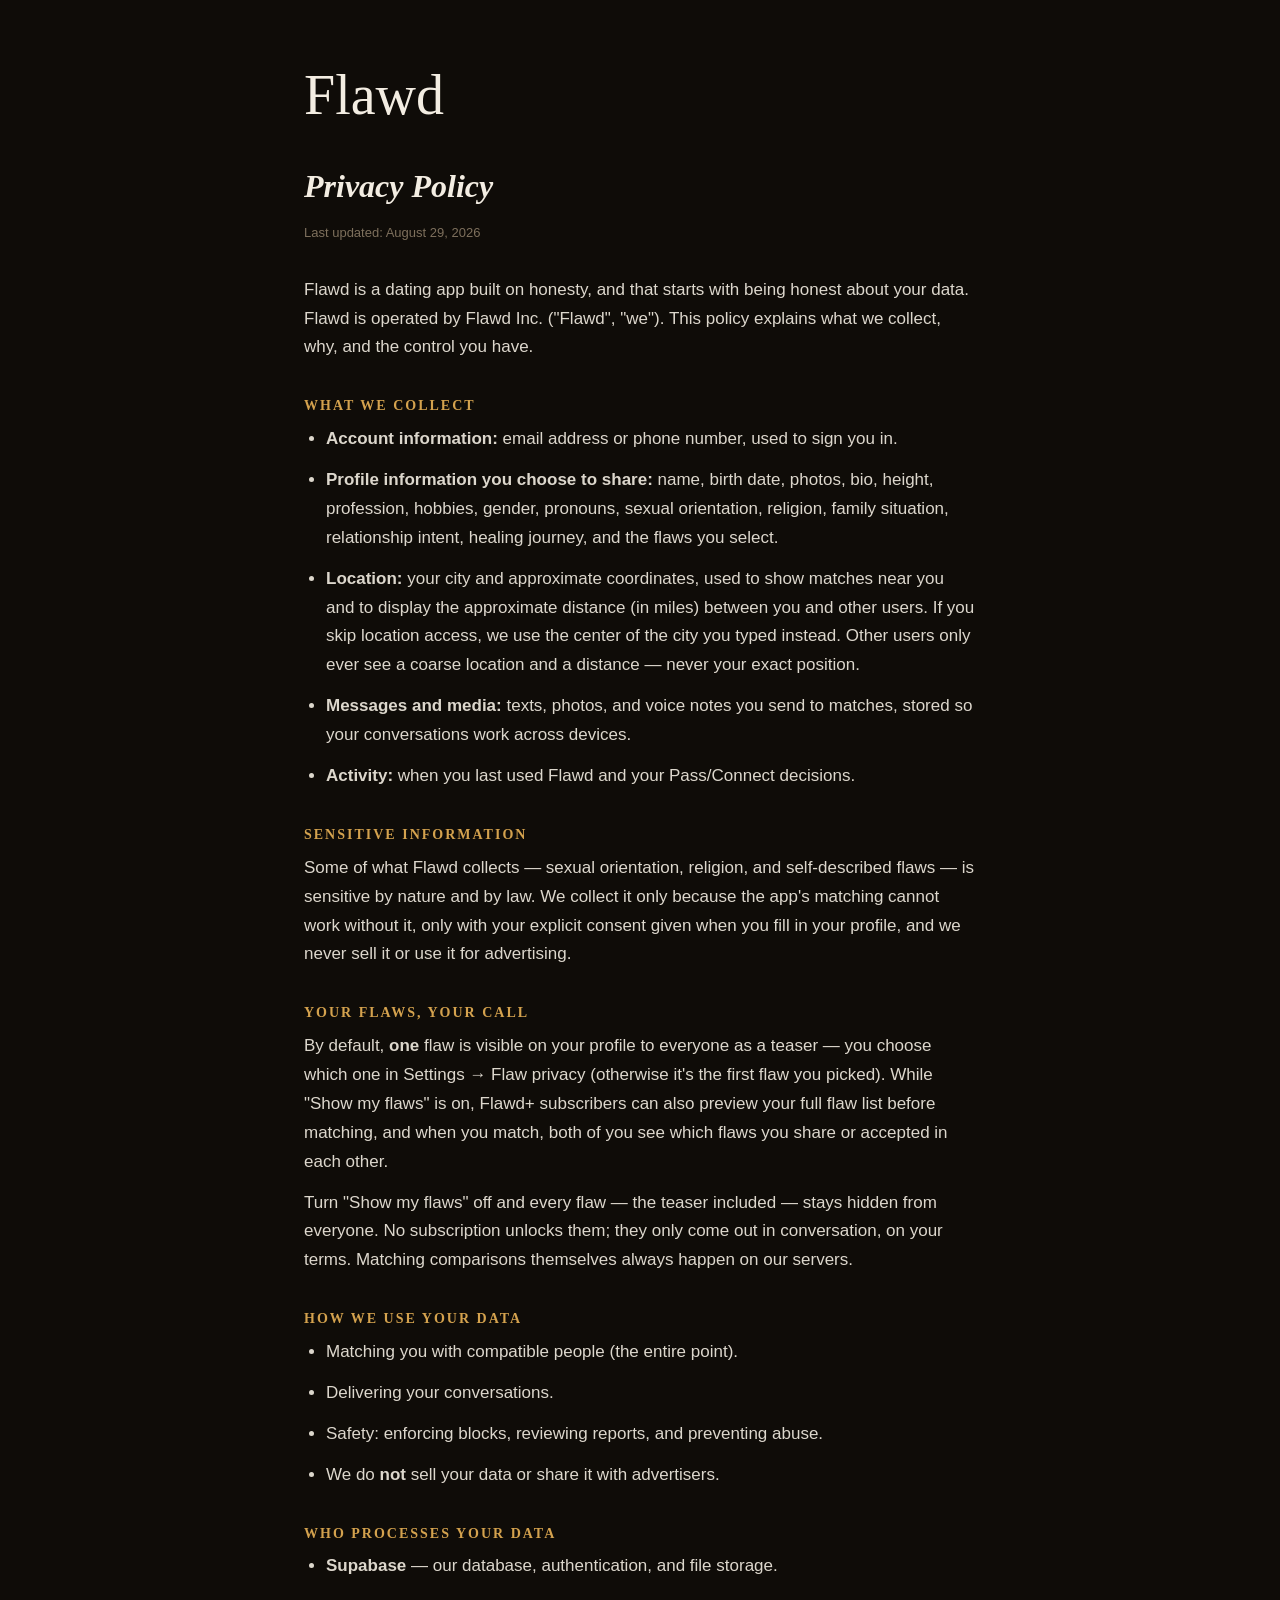
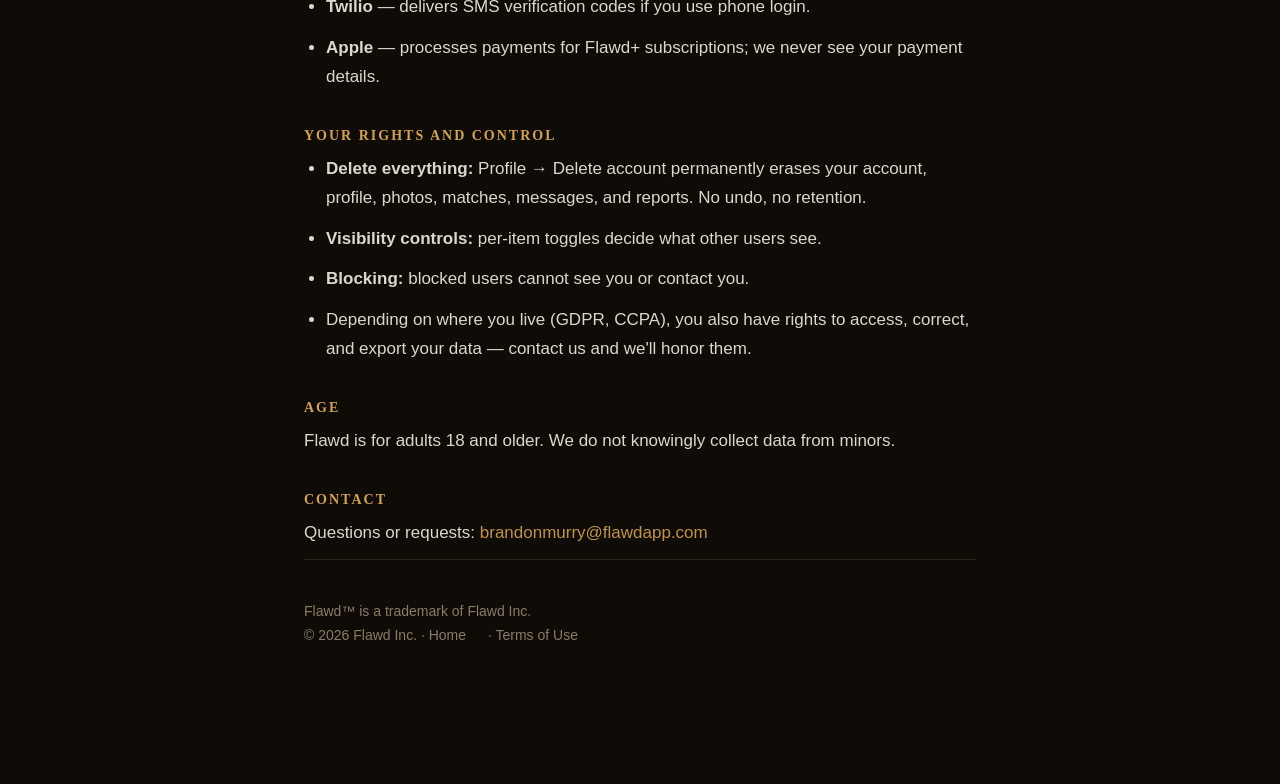
==== commit fb29d954: "Update privacy & terms for teaser flaw, subscriber preview, match reveal, and distance display Co-Au" ====
--- a/privacy.html
+++ b/privacy.html
@@ -10,7 +10,7 @@
 <main class="legal">
   <div class="wordmark">Flawd</div>
   <h1>Privacy Policy</h1>
-  <p class="updated">Last updated: August 21, 2026</p>
+  <p class="updated">Last updated: August 29, 2026</p>
 
   <p>Flawd is a dating app built on honesty, and that starts with being honest about
      your data. Flawd is operated by Flawd Inc. ("Flawd", "we"). This policy explains what we collect, why, and the control you have.</p>
@@ -22,8 +22,10 @@
         bio, height, profession, hobbies, gender, pronouns, sexual orientation, religion,
         family situation, relationship intent, healing journey, and the flaws you select.</li>
     <li><strong>Location:</strong> your city and approximate coordinates, used to show
-        matches near you. Other users only ever see a coarse location — never your
-        exact position.</li>
+        matches near you and to display the approximate distance (in miles) between you
+        and other users. If you skip location access, we use the center of the city you
+        typed instead. Other users only ever see a coarse location and a distance —
+        never your exact position.</li>
     <li><strong>Messages and media:</strong> texts, photos, and voice notes you send to
         matches, stored so your conversations work across devices.</li>
     <li><strong>Activity:</strong> when you last used Flawd and your Pass/Connect decisions.</li>
@@ -35,11 +37,15 @@
      matching cannot work without it, only with your explicit consent given when you
      fill in your profile, and we never sell it or use it for advertising.</p>
 
-  <h2>Your flaws stay yours</h2>
-  <p>Your selected flaws are never shown to other users before you match, unless you
-     explicitly enable the premium preview option in your privacy settings. Matching
-     comparisons happen on our servers; your flaw list is not distributed to other
-     people's devices.</p>
+  <h2>Your flaws, your call</h2>
+  <p>By default, <strong>one</strong> flaw is visible on your profile to everyone as a
+     teaser — you choose which one in Settings → Flaw privacy (otherwise it's the first
+     flaw you picked). While "Show my flaws" is on, Flawd+ subscribers can also preview
+     your full flaw list before matching, and when you match, both of you see which
+     flaws you share or accepted in each other.</p>
+  <p>Turn "Show my flaws" off and every flaw — the teaser included — stays hidden from
+     everyone. No subscription unlocks them; they only come out in conversation, on
+     your terms. Matching comparisons themselves always happen on our servers.</p>
 
   <h2>How we use your data</h2>
   <ul>
--- a/style.css
+++ b/style.css
@@ -56,6 +56,9 @@
   background:var(--surface); border:1px solid var(--divider); border-radius:14px;
   padding:12px 20px; color:var(--ink); font-size:14px; opacity:0.55; cursor:default;
 }
+.appstore-badge { display:inline-block; line-height:0; transition:transform .15s ease; }
+.appstore-badge:hover { transform:translateY(-1px); }
+.appstore-badge img { display:block; height:52px; width:auto; }
 .soon { font-size:11px; color:var(--subtle); margin-top:8px; }
 
 /* Sections */
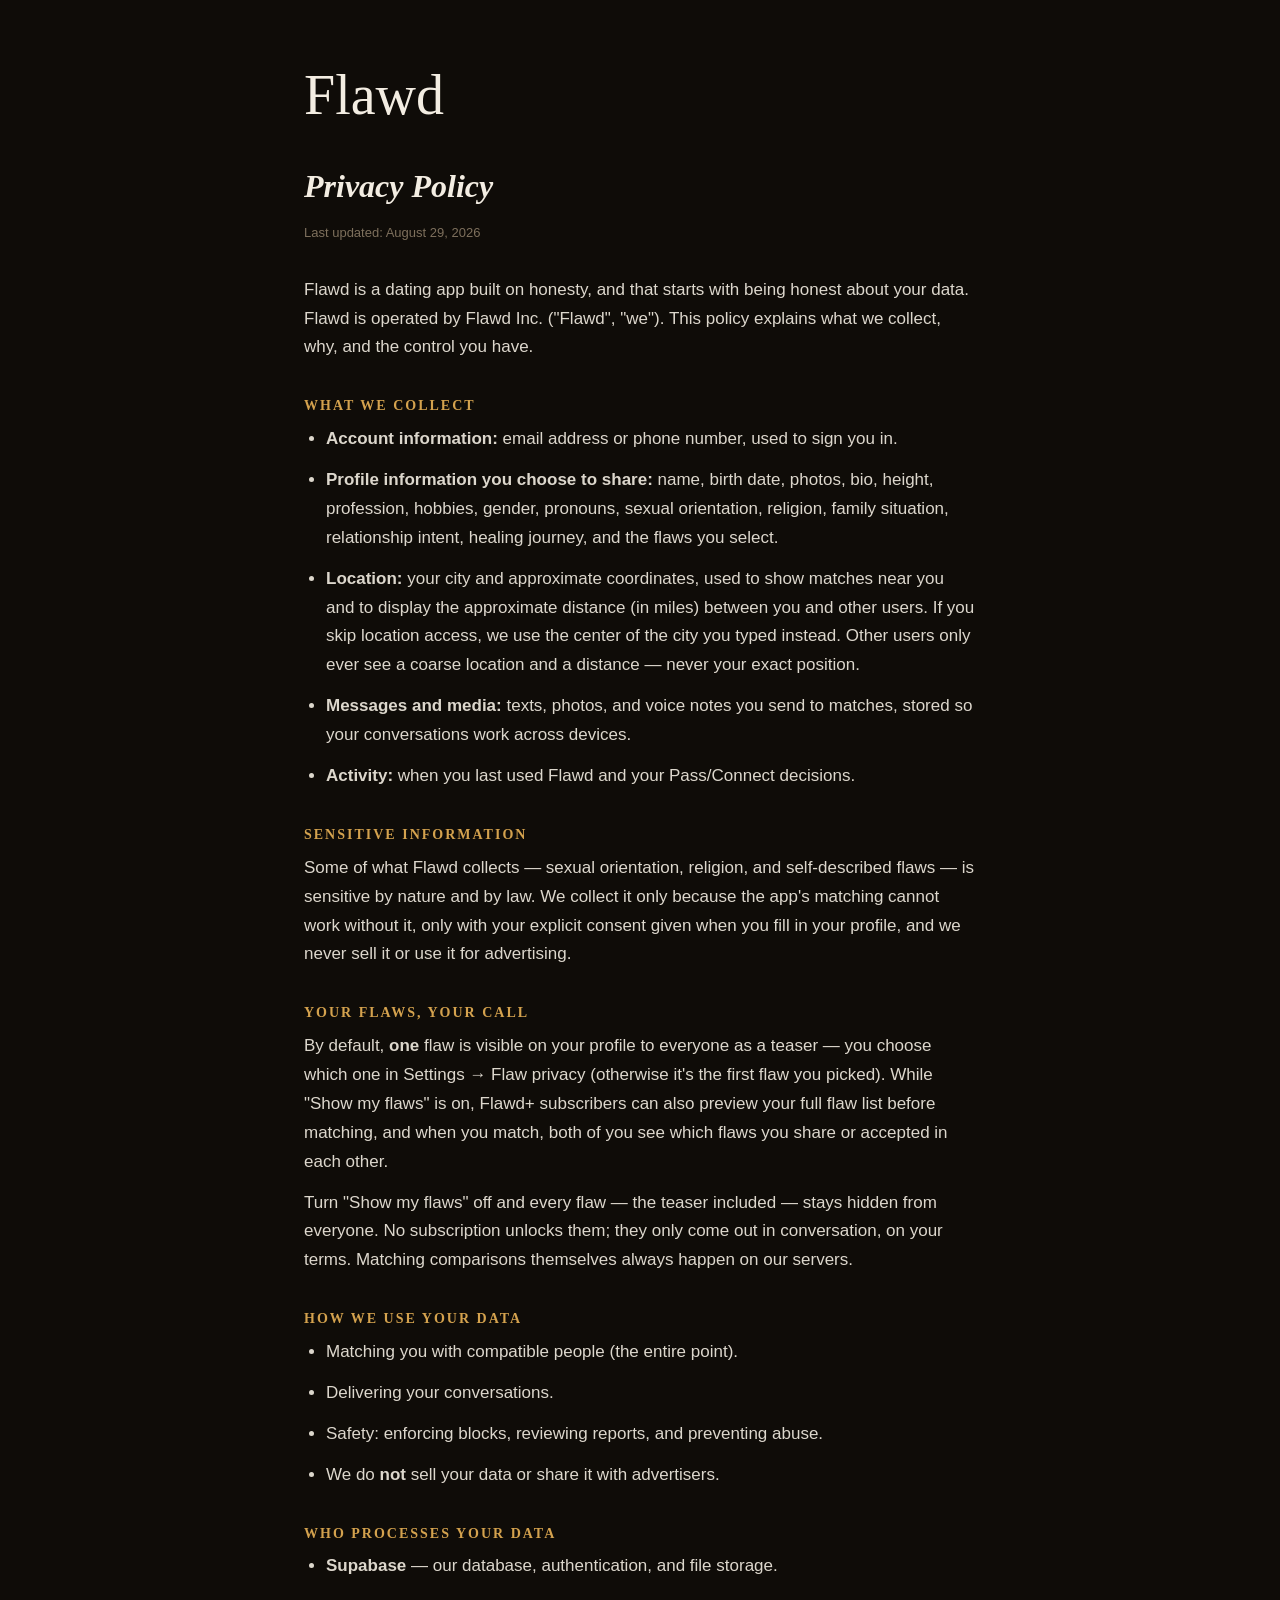
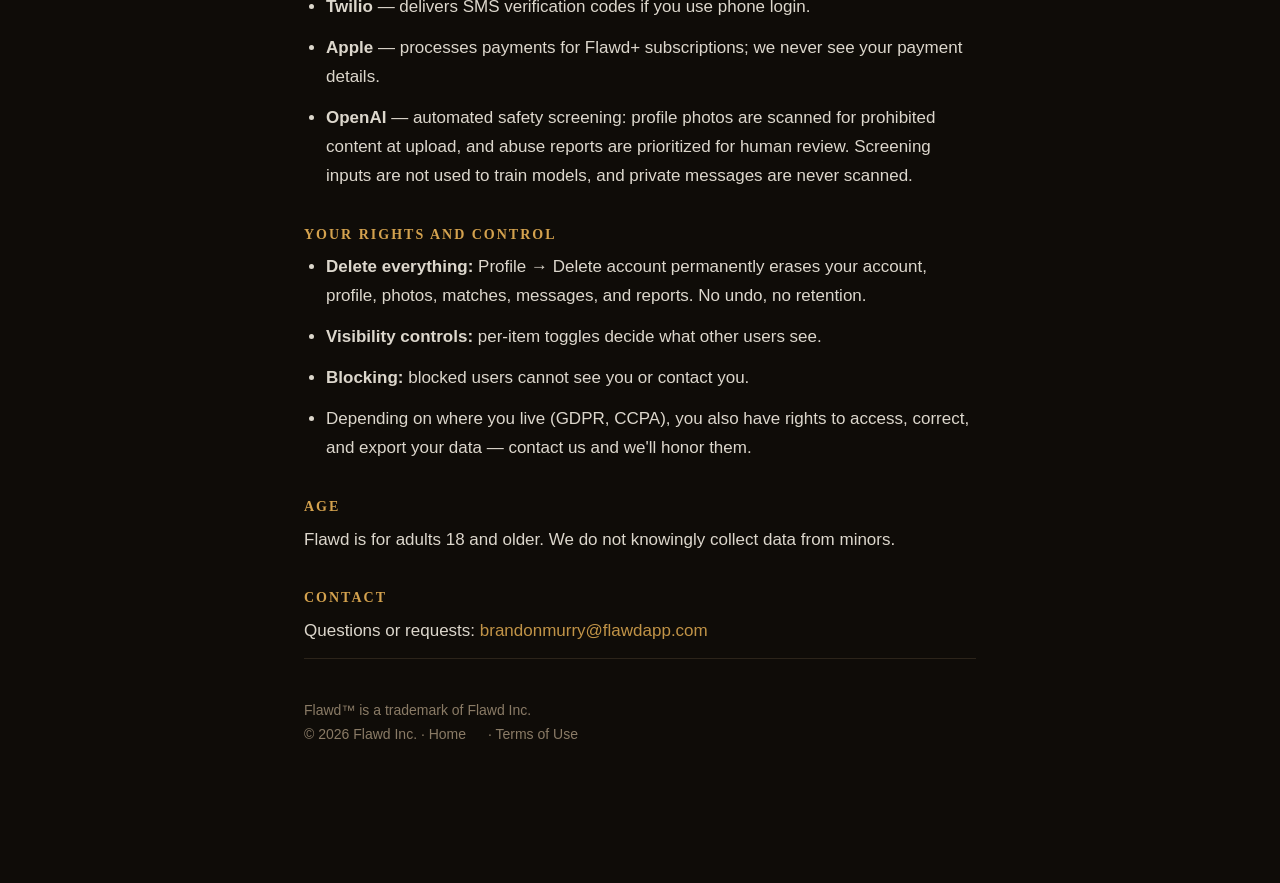
==== commit cb1efdc5: "Disclose automated safety screening (photos + report triage) Co-Authored-By: Claude Fable 5 <noreply" ====
--- a/privacy.html
+++ b/privacy.html
@@ -61,6 +61,10 @@
     <li><strong>Twilio</strong> — delivers SMS verification codes if you use phone login.</li>
     <li><strong>Apple</strong> — processes payments for Flawd+ subscriptions; we never see
         your payment details.</li>
+    <li><strong>OpenAI</strong> — automated safety screening: profile photos are scanned
+        for prohibited content at upload, and abuse reports are prioritized for human
+        review. Screening inputs are not used to train models, and private messages are
+        never scanned.</li>
   </ul>
 
   <h2>Your rights and control</h2>
